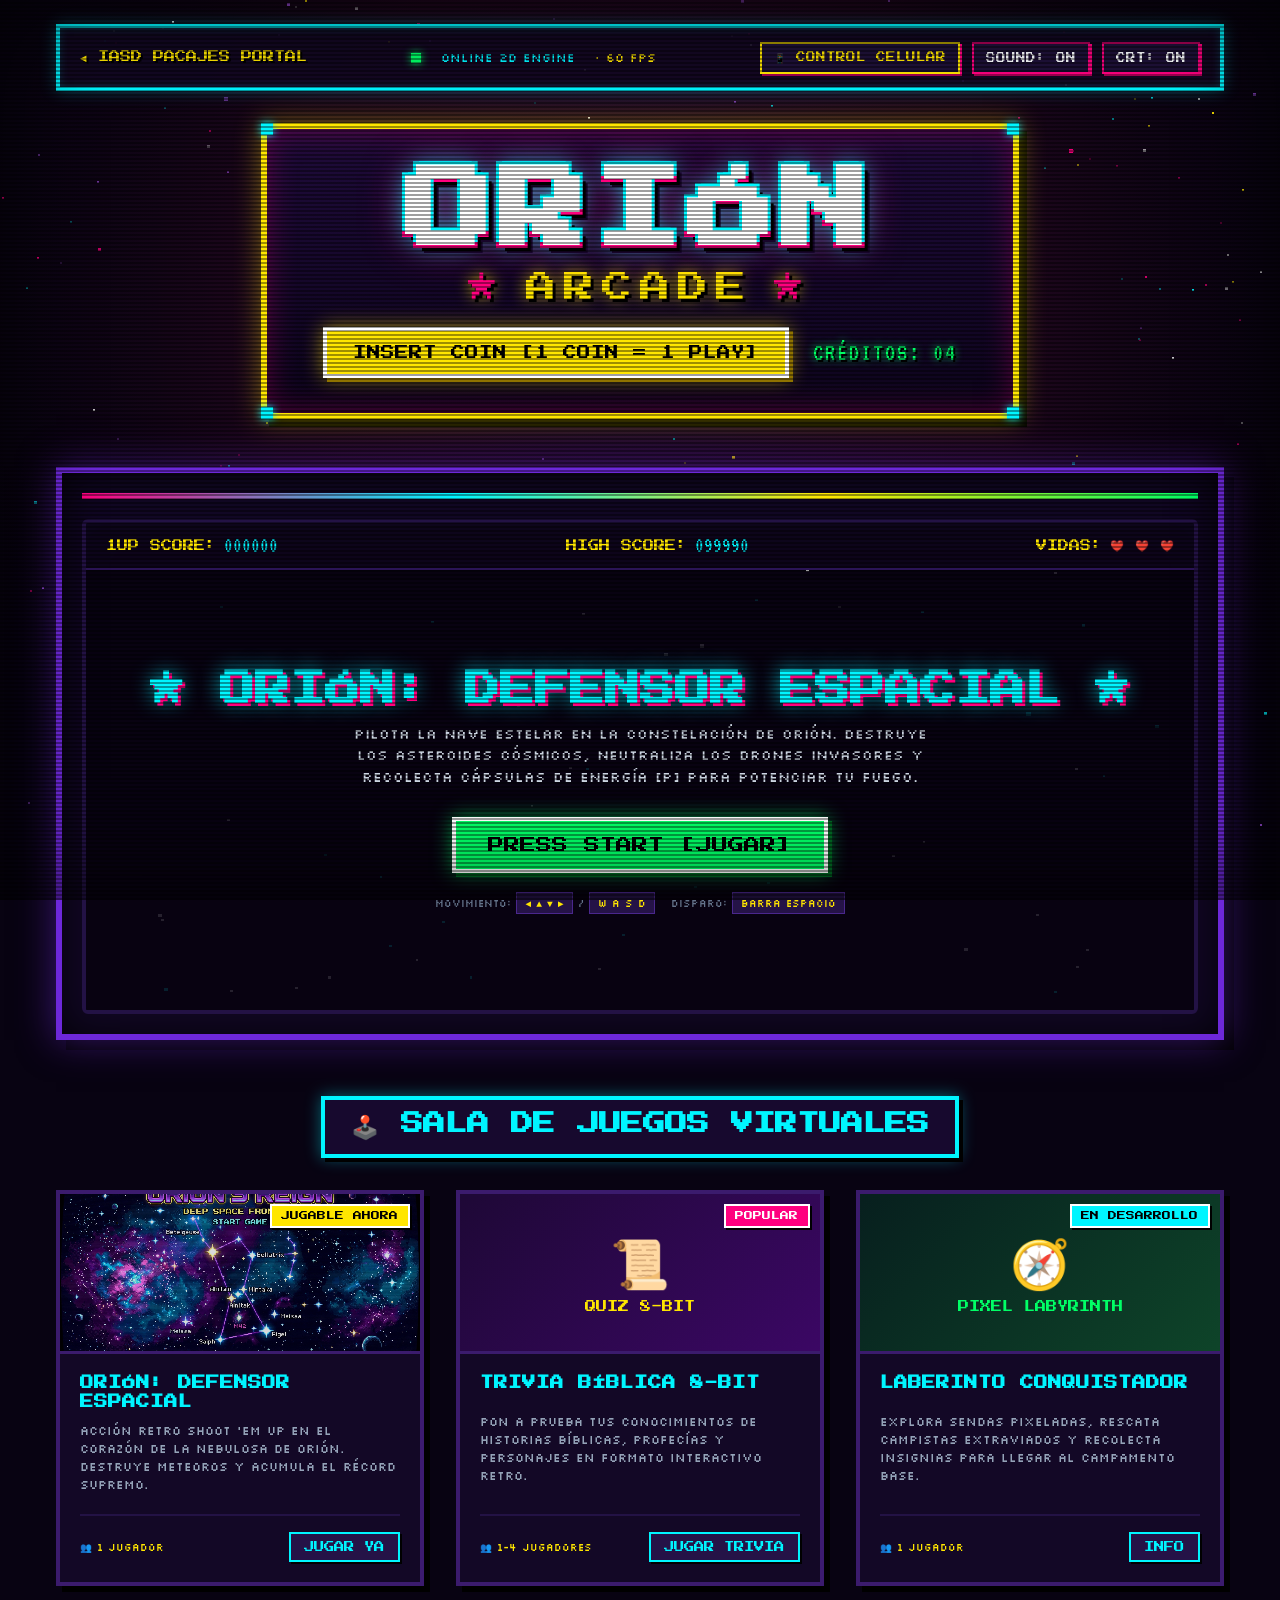
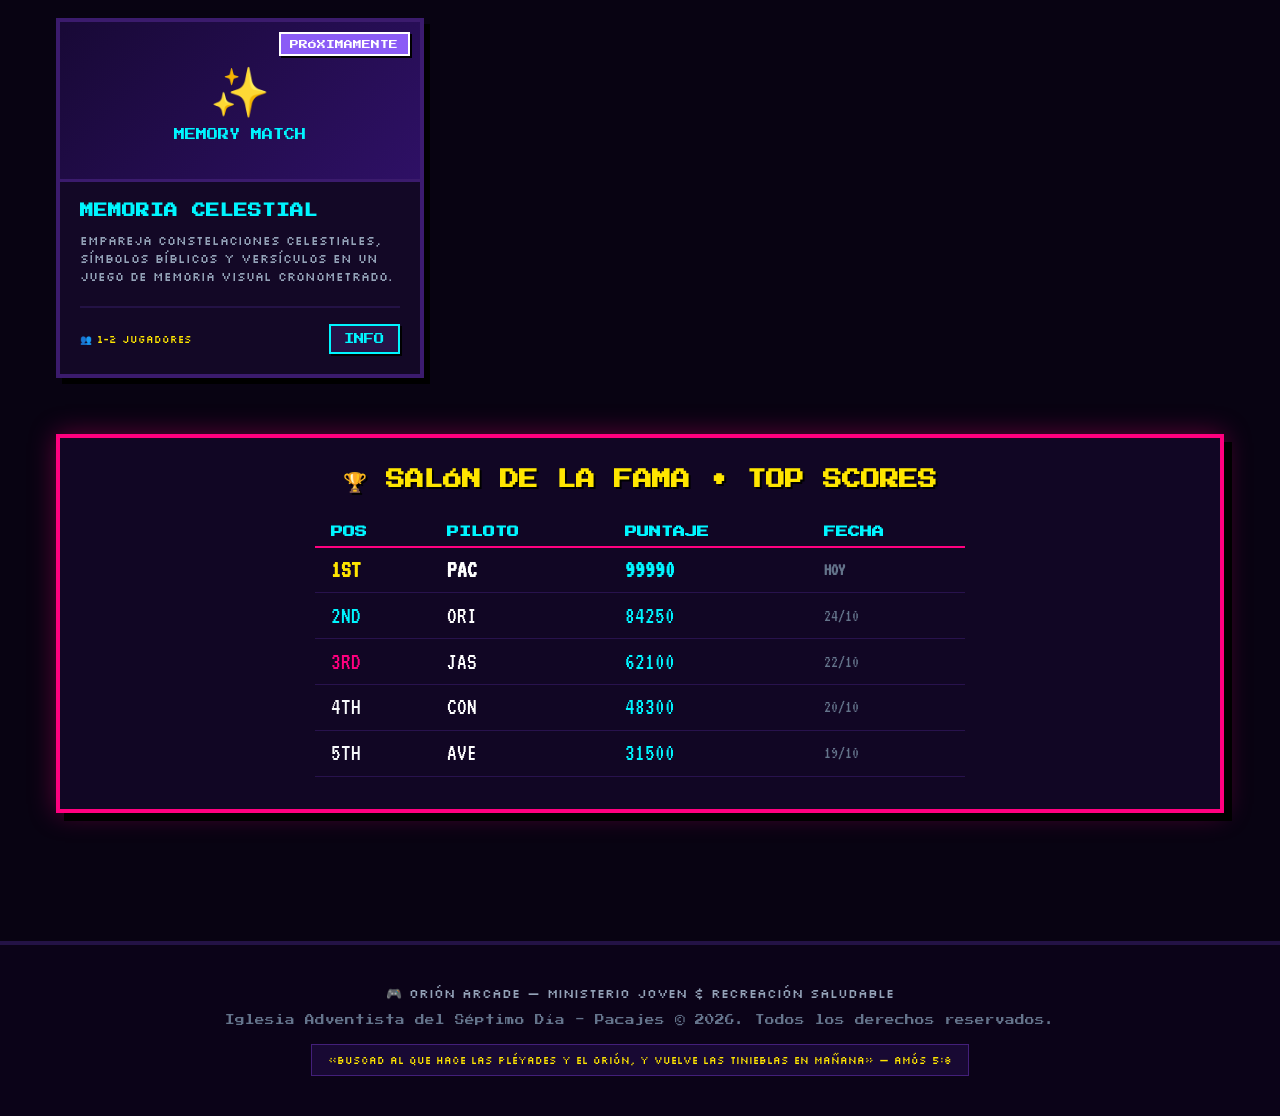
==== juegos virtuales/index.html @ cc7792be "Add files via upload" ====
<!DOCTYPE html>
<html lang="es">
<head>
  <meta charset="UTF-8">
  <meta name="viewport" content="width=device-width, initial-scale=1.0">
  <meta name="description" content="ORIÓN Arcade - Plataforma de Juegos Virtuales en Pixel Art 2D de la Iglesia Adventista del Séptimo Día Pacajes. Diversión sana, retos y aventuras retro.">
  <title>ORIÓN | Arcade Virtual IASD Pacajes</title>
  <link rel="stylesheet" href="style.css">
</head>
<body>

  <!-- Parallax Pixel Space Background Canvas -->
  <canvas id="space-canvas"></canvas>

  <!-- CRT Monitor Scanline Effect Overlay -->
  <div class="crt-overlay" id="crt-overlay"></div>

  <!-- Arcade Main Viewport -->
  <div class="arcade-viewport">

    <!-- Top Arcade System Bar -->
    <header class="arcade-nav">
      <a href="../index.html" class="nav-back-link" title="Volver al Portal IASD Pacajes">
        ◄ IASD PACAJES PORTAL
      </a>

      <div class="arcade-system-status">
        <span class="status-indicator"></span>
        <span>ONLINE 2D ENGINE</span>
        <span style="color: var(--color-neon-yellow);">• 60 FPS</span>
      </div>

      <div class="arcade-controls-btn-group">
        <button id="btn-open-pad-modal" class="arcade-toggle-btn" style="border-color:var(--color-neon-yellow); color:var(--color-neon-yellow);" title="Vincular tu celular como control arcade">
          📱 CONTROL CELULAR
        </button>
        <button id="toggle-sound-btn" class="arcade-toggle-btn" title="Activar/Desactivar Sonidos Retro">
          SOUND: ON
        </button>
        <button id="toggle-crt-btn" class="arcade-toggle-btn" title="Activar/Desactivar Efecto CRT Scanlines">
          CRT: ON
        </button>
      </div>
    </header>

    <!-- HERO SECTION: THE ORION ARCADE MARQUEE -->
    <section class="arcade-header">
      <div class="arcade-marquee-box">
        <!-- Pixel corners -->
        <div class="marquee-corner tl"></div>
        <div class="marquee-corner tr"></div>
        <div class="marquee-corner bl"></div>
        <div class="marquee-corner br"></div>

        <h1 class="arcade-main-title">ORIÓN</h1>
        
        <div class="arcade-sub-title">
          <span class="sub-flair">★</span>
          <span>ARCADE</span>
          <span class="sub-flair">★</span>
        </div>

        <!-- Coin Slot & Credits -->
        <div class="arcade-coin-bar">
          <button id="insert-coin-btn" class="insert-coin-btn" type="button">
            INSERT COIN [1 COIN = 1 PLAY]
          </button>
          <div class="credits-counter" id="hud-credits">
            CRÉDITOS: 04
          </div>
        </div>
      </div>
    </section>

    <!-- MAIN ARCADE CABINET SCREEN STAGE -->
    <main class="cabinet-stage">
      <div class="cabinet-header-stripe"></div>

      <div class="cabinet-screen-wrapper">
        <!-- Top Screen In-Game HUD -->
        <div class="screen-hud">
          <div class="hud-item">
            <span class="hud-label">1UP SCORE:</span>
            <span class="hud-val" id="hud-score">000000</span>
          </div>
          <div class="hud-item">
            <span class="hud-label">HIGH SCORE:</span>
            <span class="hud-val" id="hud-highscore">099990</span>
          </div>
          <div class="hud-item">
            <span class="hud-label">VIDAS:</span>
            <span class="hud-lives" id="hud-lives">❤️ ❤️ ❤️</span>
          </div>
        </div>

        <!-- Playable 2D Pixel Canvas Game -->
        <canvas id="game-canvas"></canvas>

        <!-- Start Overlay Screen -->
        <div class="game-ui-overlay" id="game-ui-overlay">
          <h2 class="game-overlay-title">★ ORIÓN: DEFENSOR ESPACIAL ★</h2>
          <p class="game-overlay-desc">
            Pilota la nave estelar en la constelación de Orión. Destruye los asteroides cósmicos, neutraliza los drones invasores y recolecta cápsulas de energía [P] para potenciar tu fuego.
          </p>
          <button id="game-start-btn" class="game-start-btn" type="button">
            PRESS START [JUGAR]
          </button>
          <div class="controls-hint-badge">
            <span>MOVIMIENTO: <span class="key-tag">◄ ▲ ▼ ►</span> / <span class="key-tag">W A S D</span></span>
            <span>DISPARO: <span class="key-tag">BARRA ESPACIO</span></span>
          </div>
        </div>
      </div>

      <!-- Mobile Touch On-Screen Controls -->
      <div class="mobile-touch-controls">
        <div class="touch-dpad">
          <button id="touch-left" class="touch-btn" aria-label="Izquierda">◄</button>
          <button id="touch-right" class="touch-btn" aria-label="Derecha">►</button>
        </div>
        <button id="touch-fire" class="touch-btn touch-fire-btn" aria-label="Disparar">FIRE 🔥</button>
      </div>
    </main>

    <!-- ARCADE GAMES CATALOG -->
    <section class="arcade-catalog-section">
      <div class="section-title-wrap">
        <h2 class="pixel-section-title">🕹️ SALA DE JUEGOS VIRTUALES</h2>
      </div>

      <div class="games-grid">
        <!-- Game 1: Orion Space Defender -->
        <article class="arcade-card">
          <span class="card-badge gold">JUGABLE AHORA</span>
          <div class="card-preview-window">
            <img src="assets/orion_arcade_banner.jpg" alt="ORIÓN: Defensor Espacial" class="card-preview-img">
          </div>
          <div class="card-content">
            <h3 class="card-game-title">ORIÓN: DEFENSOR ESPACIAL</h3>
            <p class="card-game-desc">
              Acción retro Shoot 'em up en el corazón de la nebulosa de Orión. Destruye meteoros y acumula el récord supremo.
            </p>
            <div class="card-footer">
              <span class="players-tag">👥 1 JUGADOR</span>
              <button class="card-play-btn" data-launch-game="orion-defender" type="button">JUGAR YA</button>
            </div>
          </div>
        </article>

        <!-- Game 2: Trivia Bíblica 8-Bit -->
        <article class="arcade-card">
          <span class="card-badge">POPULAR</span>
          <div class="card-preview-window" style="background: linear-gradient(135deg, #1e0836, #3b0764); display:flex; flex-direction:column; align-items:center; justify-content:center;">
            <div style="font-size: 3rem; margin-bottom: 0.5rem;">📜</div>
            <div style="font-family: var(--font-pixel); font-size: 0.7rem; color: var(--color-neon-yellow);">QUIZ 8-BIT</div>
          </div>
          <div class="card-content">
            <h3 class="card-game-title">TRIVIA BÍBLICA 8-BIT</h3>
            <p class="card-game-desc">
              Pon a prueba tus conocimientos de historias bíblicas, profecías y personajes en formato interactivo retro.
            </p>
            <div class="card-footer">
              <span class="players-tag">👥 1-4 JUGADORES</span>
              <a href="trivia.html" class="card-play-btn" style="text-decoration:none; display:inline-block; text-align:center;">JUGAR TRIVIA</a>
            </div>
          </div>
        </article>

        <!-- Game 3: Laberinto del Conquistador -->
        <article class="arcade-card">
          <span class="card-badge" style="background:#00f5ff; color:#000;">EN DESARROLLO</span>
          <div class="card-preview-window" style="background: linear-gradient(135deg, #071f1e, #0e4429); display:flex; flex-direction:column; align-items:center; justify-content:center;">
            <div style="font-size: 3rem; margin-bottom: 0.5rem;">🧭</div>
            <div style="font-family: var(--font-pixel); font-size: 0.7rem; color: #00ff66;">PIXEL LABYRINTH</div>
          </div>
          <div class="card-content">
            <h3 class="card-game-title">LABERINTO CONQUISTADOR</h3>
            <p class="card-game-desc">
              Explora sendas pixeladas, rescata campistas extraviados y recolecta insignias para llegar al campamento base.
            </p>
            <div class="card-footer">
              <span class="players-tag">👥 1 JUGADOR</span>
              <button class="card-play-btn" data-launch-game="conqui-maze" type="button">INFO</button>
            </div>
          </div>
        </article>

        <!-- Game 4: Memoria de las Constelaciones -->
        <article class="arcade-card">
          <span class="card-badge" style="background:#8b5cf6;">PRÓXIMAMENTE</span>
          <div class="card-preview-window" style="background: linear-gradient(135deg, #180936, #2e1065); display:flex; flex-direction:column; align-items:center; justify-content:center;">
            <div style="font-size: 3rem; margin-bottom: 0.5rem;">✨</div>
            <div style="font-family: var(--font-pixel); font-size: 0.7rem; color: var(--color-neon-cyan);">MEMORY MATCH</div>
          </div>
          <div class="card-content">
            <h3 class="card-game-title">MEMORIA CELESTIAL</h3>
            <p class="card-game-desc">
              Empareja constelaciones celestiales, símbolos bíblicos y versículos en un juego de memoria visual cronometrado.
            </p>
            <div class="card-footer">
              <span class="players-tag">👥 1-2 JUGADORES</span>
              <button class="card-play-btn" data-launch-game="memory-stars" type="button">INFO</button>
            </div>
          </div>
        </article>
      </div>
    </section>

    <!-- HIGH SCORES / SALÓN DE LA FAMA -->
    <section class="high-scores-box">
      <h2 class="scores-title">🏆 SALÓN DE LA FAMA • TOP SCORES</h2>
      <table class="scores-table">
        <thead>
          <tr>
            <th>POS</th>
            <th>PILOTO</th>
            <th>PUNTAJE</th>
            <th>FECHA</th>
          </tr>
        </thead>
        <tbody id="high-scores-body">
          <!-- Filled by JavaScript -->
        </tbody>
      </table>
    </section>

  </div>

  <!-- Trivia Modal / Custom Alert Dialog -->
  <div class="score-modal" id="score-modal">
    <div class="score-modal-dialog">
      <!-- Dynamic modal content -->
    </div>
  </div>

  <!-- Modal Vincular Mando Móvil -->
  <div class="score-modal" id="pad-modal">
    <div class="score-modal-dialog" style="max-width: 520px;">
      <h3 style="color:var(--color-neon-yellow); font-size:1.2rem; margin-bottom:0.75rem; text-shadow:2px 2px #000;">
        📱 MANDO INALÁMBRICO
      </h3>
      <p style="font-family:var(--font-silk); font-size:0.8rem; color:#cbd5e1; line-height:1.5; margin-bottom:1.2rem;">
        Escanea este código QR con la cámara de tu celular para convertirlo en un control arcade:
      </p>

      <!-- QR Code display -->
      <div id="pad-qr-container" style="background:#fff; padding:10px; display:inline-block; border:4px solid var(--color-neon-cyan); margin-bottom:1rem; border-radius:4px;">
        <img id="pad-qr-img" src="" alt="Código QR Mando" style="width:180px; height:180px; display:block;">
      </div>

      <div style="margin-bottom:1.25rem;">
        <span style="font-size:0.65rem; color:#94a3b8; display:block; margin-bottom:0.35rem;">O INGRESA ESTE CÓDIGO EN PAD.HTML:</span>
        <strong id="pad-room-code" style="font-family:var(--font-crt); font-size:2.2rem; color:var(--color-neon-green); letter-spacing:3px;">
          ORI-88
        </strong>
      </div>

      <!-- Live Connection Status -->
      <div id="pad-conn-status" style="font-family:var(--font-silk); font-size:0.75rem; color:var(--color-neon-yellow); margin-bottom:1.5rem; background:#190b33; padding:0.6rem; border:1px solid #482384;">
        ⏳ Esperando que el celular se conecte...
      </div>

      <div style="display:flex; justify-content:center; gap:0.75rem; flex-wrap:wrap;">
        <a id="pad-direct-link" href="#" target="_blank" class="arcade-toggle-btn" style="text-decoration:none; font-size:0.65rem; padding:0.6rem 0.9rem;">
          PROBAR CONTROL EN OTRA PESTAÑA
        </a>
        <button type="button" class="submit-score-btn" onclick="closePadModal()" style="font-size:0.7rem; padding:0.6rem 1.2rem;">
          CERRAR
        </button>
      </div>
    </div>
  </div>

  <!-- Arcade Footer -->
  <footer class="arcade-footer">
    <p class="footer-text">
      🎮 ORIÓN ARCADE — Ministerio Joven & Recreación Saludable
    </p>
    <p class="footer-sub">
      Iglesia Adventista del Séptimo Día - Pacajes &copy; 2026. Todos los derechos reservados.
    </p>
    <div class="footer-verse">
      «Buscad al que hace las Pléyades y el Orión, y vuelve las tinieblas en mañana» — Amós 5:8
    </div>
  </footer>

  <!-- Supabase & Arcade Engine Logic -->
  <script src="https://cdn.jsdelivr.net/npm/@supabase/supabase-js@2"></script>
  <script src="supabase-config.js"></script>
  <script src="arcade.js"></script>
</body>
</html>
---- juegos virtuales/style.css ----
/* ========================================================
   ORIÓN ARCADE - PIXEL ART 2D STYLESHEET
   Iglesia Adventista del Séptimo Día - Pacajes
   ======================================================== */

@import url('https://fonts.googleapis.com/css2?family=Press+Start+2P&family=Silkscreen:wght@400;700&family=VT323&display=swap');

:root {
  --color-bg-dark: #080312;
  --color-bg-cabinet: #130924;
  --color-bg-screen: #0c051a;
  --color-neon-cyan: #00f5ff;
  --color-neon-magenta: #ff007f;
  --color-neon-yellow: #ffe600;
  --color-neon-green: #00ff66;
  --color-neon-orange: #ff7700;
  --color-purple-border: #6d28d9;
  --color-pixel-white: #f8fafc;
  --color-pixel-gray: #64748b;
  --font-pixel: 'Press Start 2P', monospace;
  --font-silk: 'Silkscreen', monospace;
  --font-crt: 'VT323', monospace;
  --pixel-shadow-cyan: 4px 4px 0px #006b8f;
  --pixel-shadow-magenta: 4px 4px 0px #8a0045;
  --pixel-shadow-yellow: 4px 4px 0px #8f7200;
  --pixel-shadow-green: 4px 4px 0px #006622;
}

/* Reset & Pixel rendering */
* {
  box-sizing: border-box;
  margin: 0;
  padding: 0;
  image-rendering: pixelated;
  image-rendering: -moz-crisp-edges;
  image-rendering: crisp-edges;
  -webkit-font-smoothing: none;
  font-smooth: never;
}

html, body {
  min-height: 100vh;
  background-color: var(--color-bg-dark);
  color: var(--color-pixel-white);
  font-family: var(--font-pixel);
  overflow-x: hidden;
  user-select: none;
}

/* Background Canvas for Parallax Stars */
#space-canvas {
  position: fixed;
  top: 0;
  left: 0;
  width: 100vw;
  height: 100vh;
  z-index: 0;
  pointer-events: none;
}

/* CRT Screen Scanline Overlay */
.crt-overlay {
  position: fixed;
  top: 0;
  left: 0;
  width: 100vw;
  height: 100vh;
  z-index: 999;
  pointer-events: none;
  background: linear-gradient(
    rgba(18, 16, 26, 0) 50%, 
    rgba(0, 0, 0, 0.45) 50%
  );
  background-size: 100% 4px;
  box-shadow: inset 0 0 100px rgba(0, 0, 0, 0.85);
  opacity: 0.85;
  transition: opacity 0.3s ease;
}

.crt-overlay.disabled {
  opacity: 0;
}

/* Scanline flicker subtle animation */
@keyframes crt-flicker {
  0% { opacity: 0.85; }
  50% { opacity: 0.80; }
  100% { opacity: 0.88; }
}

.crt-overlay.active-flicker {
  animation: crt-flicker 0.15s infinite;
}

/* Main Container */
.arcade-viewport {
  position: relative;
  z-index: 10;
  max-width: 1200px;
  margin: 0 auto;
  padding: 1.5rem 1rem 4rem 1rem;
}

/* Top Arcade Bar */
.arcade-nav {
  display: flex;
  justify-content: space-between;
  align-items: center;
  flex-wrap: wrap;
  gap: 1rem;
  padding: 0.85rem 1.25rem;
  background: rgba(19, 9, 36, 0.9);
  border: 4px solid var(--color-neon-cyan);
  box-shadow: 0 0 15px rgba(0, 245, 255, 0.3), inset 0 0 10px rgba(0, 245, 255, 0.2);
  margin-bottom: 2rem;
}

.nav-back-link {
  color: var(--color-neon-yellow);
  text-decoration: none;
  font-size: 0.7rem;
  display: flex;
  align-items: center;
  gap: 0.5rem;
  transition: all 0.15s;
  text-shadow: 2px 2px 0px #000;
}

.nav-back-link:hover {
  color: #fff;
  transform: translateX(-4px);
  text-shadow: 0 0 10px var(--color-neon-yellow);
}

.arcade-system-status {
  display: flex;
  align-items: center;
  gap: 1.25rem;
  font-family: var(--font-silk);
  font-size: 0.75rem;
  color: var(--color-neon-cyan);
}

.status-indicator {
  display: inline-block;
  width: 10px;
  height: 10px;
  background-color: var(--color-neon-green);
  box-shadow: 0 0 8px var(--color-neon-green);
  animation: pulse-green 1s infinite alternate;
}

@keyframes pulse-green {
  from { opacity: 0.4; }
  to { opacity: 1; }
}

.arcade-controls-btn-group {
  display: flex;
  gap: 0.75rem;
}

.arcade-toggle-btn {
  background: #1e1138;
  color: var(--color-pixel-white);
  border: 2px solid var(--color-neon-magenta);
  font-family: var(--font-pixel);
  font-size: 0.6rem;
  padding: 0.5rem 0.75rem;
  cursor: pointer;
  box-shadow: 2px 2px 0px #ff007f;
  transition: all 0.1s;
}

.arcade-toggle-btn:hover {
  background: var(--color-neon-magenta);
  color: #000;
  box-shadow: 0 0 8px var(--color-neon-magenta);
}

.arcade-toggle-btn:active {
  transform: translate(2px, 2px);
  box-shadow: 0 0 0 #000;
}

/* HERO SECTION: ORIÓN ARCADE MARQUEE */
.arcade-header {
  text-align: center;
  margin: 1rem 0 3rem 0;
  position: relative;
}

/* Pixel Marquee Cabinet Box */
.arcade-marquee-box {
  display: inline-block;
  background: linear-gradient(180deg, #1f0b3b 0%, #0d041c 100%);
  border: 6px solid var(--color-neon-yellow);
  padding: 2.2rem 3.5rem;
  box-shadow: 
    0 0 25px rgba(255, 230, 0, 0.45),
    inset 0 0 30px rgba(255, 0, 127, 0.35),
    8px 8px 0px #000;
  position: relative;
  max-width: 95%;
}

.marquee-corner {
  position: absolute;
  width: 12px;
  height: 12px;
  background: var(--color-neon-cyan);
  box-shadow: 0 0 8px var(--color-neon-cyan);
}
.marquee-corner.tl { top: -6px; left: -6px; }
.marquee-corner.tr { top: -6px; right: -6px; }
.marquee-corner.bl { bottom: -6px; left: -6px; }
.marquee-corner.br { bottom: -6px; right: -6px; }

/* The Giant "ORIÓN" Title */
.arcade-main-title {
  font-size: clamp(2.8rem, 8vw, 5.5rem);
  letter-spacing: 6px;
  color: #fff;
  text-transform: uppercase;
  margin-bottom: 0.75rem;
  line-height: 1.1;
  position: relative;
  text-shadow:
    -3px -3px 0 #00f5ff,
     3px -3px 0 #00f5ff,
    -3px  3px 0 #ff007f,
     3px  3px 0 #ff007f,
     6px  6px 0 #000,
     8px  8px 0 #18052b,
     0 0 25px rgba(0, 245, 255, 0.8),
     0 0 40px rgba(255, 0, 127, 0.6);
  animation: orion-glow 2.5s infinite alternate ease-in-out;
}

@keyframes orion-glow {
  0% {
    text-shadow:
      -3px -3px 0 #00f5ff,
       3px -3px 0 #00f5ff,
      -3px  3px 0 #ff007f,
       3px  3px 0 #ff007f,
       6px  6px 0 #000,
       0 0 20px rgba(0, 245, 255, 0.6);
  }
  100% {
    text-shadow:
      -3px -3px 0 #ffe600,
       3px -3px 0 #ffe600,
      -3px  3px 0 #00f5ff,
       3px  3px 0 #00f5ff,
       6px  6px 0 #000,
       0 0 35px rgba(255, 230, 0, 0.9),
       0 0 50px rgba(0, 245, 255, 0.7);
  }
}

/* The Subtitle "arcade" */
.arcade-sub-title {
  display: flex;
  align-items: center;
  justify-content: center;
  gap: 1.25rem;
  font-size: clamp(1rem, 3.5vw, 1.9rem);
  letter-spacing: 8px;
  color: var(--color-neon-yellow);
  text-transform: uppercase;
  text-shadow: 
    3px 3px 0px #000,
    0 0 15px rgba(255, 230, 0, 0.8);
  font-family: var(--font-pixel);
  margin-top: 0.5rem;
}

.sub-flair {
  color: var(--color-neon-magenta);
  animation: blink-text 0.8s infinite;
}

@keyframes blink-text {
  0%, 49% { opacity: 1; }
  50%, 100% { opacity: 0; }
}

/* Insert Coin & Credits Bar */
.arcade-coin-bar {
  margin-top: 1.5rem;
  display: flex;
  justify-content: center;
  align-items: center;
  flex-wrap: wrap;
  gap: 1.5rem;
}

.insert-coin-btn {
  background: var(--color-neon-yellow);
  color: #000;
  border: 4px solid #fff;
  padding: 0.9rem 1.6rem;
  font-family: var(--font-pixel);
  font-size: 0.85rem;
  cursor: pointer;
  box-shadow: 
    var(--pixel-shadow-yellow),
    0 0 20px rgba(255, 230, 0, 0.6);
  transition: all 0.1s;
  animation: coin-pulse 1.2s infinite;
}

@keyframes coin-pulse {
  0%, 100% { transform: scale(1); }
  50% { transform: scale(1.04); }
}

.insert-coin-btn:hover {
  background: #fff;
  color: #000;
  transform: scale(1.08);
  box-shadow: 0 0 25px rgba(255, 255, 255, 0.9);
}

.insert-coin-btn:active {
  transform: translate(4px, 4px) scale(1);
  box-shadow: 0 0 0 #000;
}

.credits-counter {
  font-size: 0.9rem;
  color: var(--color-neon-green);
  text-shadow: 2px 2px 0px #000, 0 0 8px var(--color-neon-green);
  font-family: var(--font-crt);
  font-size: 1.6rem;
  letter-spacing: 2px;
}

/* 2D ARCADE CABINET SCREEN (MAIN STAGE) */
.cabinet-stage {
  background: #110724;
  border: 6px solid var(--color-purple-border);
  box-shadow: 
    0 0 35px rgba(109, 40, 217, 0.5),
    inset 0 0 40px rgba(0, 0, 0, 0.8),
    10px 10px 0px #000;
  padding: 1.25rem;
  margin-bottom: 3.5rem;
  position: relative;
}

.cabinet-header-stripe {
  background: linear-gradient(90deg, #ff007f, #00f5ff, #ffe600, #00ff66);
  height: 6px;
  margin-bottom: 1.25rem;
}

.cabinet-screen-wrapper {
  background: #000;
  border: 4px solid #231245;
  border-radius: 6px;
  position: relative;
  overflow: hidden;
  box-shadow: inset 0 0 50px rgba(0, 245, 255, 0.2);
}

/* Screen HUD Top */
.screen-hud {
  display: flex;
  justify-content: space-between;
  align-items: center;
  padding: 0.75rem 1.25rem;
  background: rgba(14, 5, 28, 0.95);
  border-bottom: 2px solid #2b1456;
  font-size: 0.7rem;
  color: var(--color-pixel-white);
  flex-wrap: wrap;
  gap: 0.5rem;
}

.hud-item {
  display: flex;
  align-items: center;
  gap: 0.5rem;
}

.hud-label {
  color: var(--color-neon-yellow);
}

.hud-val {
  color: var(--color-neon-cyan);
  font-family: var(--font-crt);
  font-size: 1.35rem;
}

.hud-lives {
  color: var(--color-neon-magenta);
}

/* Playable Canvas Game Area */
#game-canvas {
  display: block;
  width: 100%;
  max-height: 480px;
  height: 440px;
  background: #06020e;
  cursor: crosshair;
}

/* Screen Overlay Overlay / Start Screen */
.game-ui-overlay {
  position: absolute;
  top: 48px;
  left: 0;
  right: 0;
  bottom: 0;
  display: flex;
  flex-direction: column;
  justify-content: center;
  align-items: center;
  background: rgba(8, 3, 18, 0.88);
  padding: 1.5rem;
  text-align: center;
  z-index: 5;
}

.game-ui-overlay.hidden {
  display: none;
}

.game-overlay-title {
  font-size: clamp(1.4rem, 4vw, 2.2rem);
  color: var(--color-neon-cyan);
  text-shadow: 3px 3px 0px #ff007f, 0 0 20px rgba(0, 245, 255, 0.8);
  margin-bottom: 1rem;
}

.game-overlay-desc {
  font-family: var(--font-silk);
  font-size: 0.85rem;
  color: #cbd5e1;
  max-width: 580px;
  line-height: 1.6;
  margin-bottom: 1.8rem;
}

.game-start-btn {
  background: var(--color-neon-green);
  color: #000;
  border: 4px solid #fff;
  padding: 1rem 2rem;
  font-family: var(--font-pixel);
  font-size: 1rem;
  cursor: pointer;
  box-shadow: var(--pixel-shadow-green), 0 0 20px rgba(0, 255, 102, 0.6);
  transition: all 0.1s;
}

.game-start-btn:hover {
  background: #fff;
  transform: scale(1.05);
  box-shadow: 0 0 30px rgba(0, 255, 102, 0.9);
}

.game-start-btn:active {
  transform: translate(3px, 3px);
  box-shadow: 0 0 0 #000;
}

.controls-hint-badge {
  margin-top: 1.5rem;
  display: flex;
  gap: 1rem;
  flex-wrap: wrap;
  justify-content: center;
  font-size: 0.6rem;
  color: var(--color-pixel-gray);
  font-family: var(--font-silk);
}

.key-tag {
  background: #251347;
  color: var(--color-neon-yellow);
  padding: 0.25rem 0.5rem;
  border: 1px solid #4a278d;
}

/* Mobile On-Screen Controls */
.mobile-touch-controls {
  display: none;
  justify-content: space-between;
  align-items: center;
  padding: 1rem 0.5rem 0.5rem 0.5rem;
  gap: 1rem;
}

@media (max-width: 768px) {
  .mobile-touch-controls {
    display: flex;
  }
}

.touch-dpad {
  display: flex;
  gap: 0.5rem;
}

.touch-btn {
  background: #2b134d;
  color: #fff;
  border: 3px solid var(--color-neon-cyan);
  width: 58px;
  height: 52px;
  font-family: var(--font-pixel);
  font-size: 1.1rem;
  display: flex;
  align-items: center;
  justify-content: center;
  cursor: pointer;
  box-shadow: 2px 2px 0px #000;
  touch-action: manipulation;
}

.touch-btn:active {
  background: var(--color-neon-cyan);
  color: #000;
  transform: scale(0.95);
}

.touch-fire-btn {
  background: #7a0b3c;
  border-color: var(--color-neon-magenta);
  width: 90px;
  font-size: 0.75rem;
}

.touch-fire-btn:active {
  background: var(--color-neon-magenta);
  color: #000;
}

/* GAME CATALOG CARDS GRID (SELECCIÓN DE JUEGOS) */
.section-title-wrap {
  text-align: center;
  margin: 3rem 0 2rem 0;
}

.pixel-section-title {
  display: inline-block;
  font-size: 1.4rem;
  color: var(--color-neon-cyan);
  text-transform: uppercase;
  background: #17092e;
  border: 4px solid var(--color-neon-cyan);
  padding: 0.8rem 1.6rem;
  box-shadow: 4px 4px 0px #000, 0 0 15px rgba(0, 245, 255, 0.4);
}

.games-grid {
  display: grid;
  grid-template-columns: repeat(auto-fill, minmax(280px, 1fr));
  gap: 2rem;
  margin-bottom: 3.5rem;
}

.arcade-card {
  background: #130826;
  border: 4px solid #3b1b6d;
  box-shadow: 6px 6px 0px #000;
  display: flex;
  flex-direction: column;
  transition: all 0.2s ease;
  position: relative;
  overflow: hidden;
}

.arcade-card:hover {
  transform: translateY(-6px);
  border-color: var(--color-neon-yellow);
  box-shadow: 8px 10px 0px #000, 0 0 20px rgba(255, 230, 0, 0.4);
}

.card-badge {
  position: absolute;
  top: 10px;
  right: 10px;
  background: var(--color-neon-magenta);
  color: #fff;
  font-size: 0.55rem;
  padding: 0.35rem 0.6rem;
  border: 2px solid #fff;
  box-shadow: 2px 2px 0px #000;
  z-index: 2;
}

.card-badge.gold {
  background: var(--color-neon-yellow);
  color: #000;
}

.card-preview-window {
  height: 160px;
  background: #070210;
  border-bottom: 3px solid #3b1b6d;
  position: relative;
  overflow: hidden;
  display: flex;
  align-items: center;
  justify-content: center;
}

.card-preview-img {
  width: 100%;
  height: 100%;
  object-fit: cover;
  opacity: 0.85;
  transition: transform 0.3s ease, opacity 0.3s;
}

.arcade-card:hover .card-preview-img {
  transform: scale(1.08);
  opacity: 1;
}

.card-content {
  padding: 1.25rem;
  display: flex;
  flex-direction: column;
  flex-grow: 1;
  justify-content: space-between;
}

.card-game-title {
  font-size: 0.85rem;
  color: var(--color-neon-cyan);
  margin-bottom: 0.65rem;
  line-height: 1.4;
}

.card-game-desc {
  font-family: var(--font-silk);
  font-size: 0.75rem;
  color: #94a3b8;
  line-height: 1.5;
  margin-bottom: 1.25rem;
}

.card-footer {
  display: flex;
  justify-content: space-between;
  align-items: center;
  border-top: 2px solid #231245;
  padding-top: 1rem;
}

.players-tag {
  font-size: 0.6rem;
  color: var(--color-neon-yellow);
  font-family: var(--font-silk);
}

.card-play-btn {
  background: #251347;
  color: var(--color-neon-cyan);
  border: 2px solid var(--color-neon-cyan);
  font-family: var(--font-pixel);
  font-size: 0.65rem;
  padding: 0.5rem 0.85rem;
  cursor: pointer;
  box-shadow: 2px 2px 0px #000;
  transition: all 0.1s;
}

.card-play-btn:hover {
  background: var(--color-neon-cyan);
  color: #000;
  box-shadow: 0 0 10px var(--color-neon-cyan);
}

/* HIGH SCORES / SALÓN DE LA FAMA */
.high-scores-box {
  background: #110624;
  border: 4px solid var(--color-neon-magenta);
  padding: 2rem 1.5rem;
  box-shadow: 8px 8px 0px #000, 0 0 25px rgba(255, 0, 127, 0.35);
  margin-bottom: 4rem;
}

.scores-title {
  text-align: center;
  font-size: 1.2rem;
  color: var(--color-neon-yellow);
  margin-bottom: 1.5rem;
  text-shadow: 2px 2px 0px #000;
}

.scores-table {
  width: 100%;
  max-width: 650px;
  margin: 0 auto;
  border-collapse: collapse;
  font-family: var(--font-crt);
  font-size: 1.5rem;
}

.scores-table th {
  color: var(--color-neon-cyan);
  padding: 0.5rem 1rem;
  text-align: left;
  border-bottom: 2px solid var(--color-neon-magenta);
  font-family: var(--font-pixel);
  font-size: 0.75rem;
}

.scores-table td {
  padding: 0.65rem 1rem;
  border-bottom: 1px solid #28124d;
}

.scores-table tr:first-child td {
  color: var(--color-neon-yellow);
  font-weight: bold;
}

.score-rank-1 { color: #ffe600; }
.score-rank-2 { color: #00f5ff; }
.score-rank-3 { color: #ff007f; }

/* FOOTER */
.arcade-footer {
  text-align: center;
  padding: 2.5rem 1rem;
  border-top: 4px solid #231245;
  background: #0b0318;
}

.footer-text {
  font-family: var(--font-silk);
  font-size: 0.8rem;
  color: #94a3b8;
  margin-bottom: 0.75rem;
}

.footer-sub {
  font-size: 0.6rem;
  color: var(--color-pixel-gray);
  line-height: 1.6;
}

.footer-verse {
  display: inline-block;
  margin-top: 1rem;
  background: #180933;
  border: 1px solid #431f7a;
  padding: 0.5rem 1rem;
  font-size: 0.65rem;
  color: var(--color-neon-yellow);
  font-family: var(--font-silk);
}

/* MODAL MODAL DE ENTRAR INICIALES SI HAY HIGH SCORE */
.score-modal {
  position: fixed;
  inset: 0;
  background: rgba(0, 0, 0, 0.85);
  display: flex;
  align-items: center;
  justify-content: center;
  z-index: 1000;
  opacity: 0;
  pointer-events: none;
  transition: opacity 0.2s ease;
}

.score-modal.active {
  opacity: 1;
  pointer-events: auto;
}

.score-modal-dialog {
  background: #140828;
  border: 4px solid var(--color-neon-yellow);
  padding: 2rem;
  text-align: center;
  max-width: 420px;
  width: 90%;
  box-shadow: 0 0 30px rgba(255, 230, 0, 0.6), 8px 8px 0px #000;
}

.score-input-letters {
  display: flex;
  justify-content: center;
  gap: 0.75rem;
  margin: 1.5rem 0;
}

.letter-slot {
  width: 60px;
  height: 60px;
  background: #090216;
  border: 3px solid var(--color-neon-cyan);
  color: var(--color-neon-yellow);
  font-family: var(--font-pixel);
  font-size: 1.8rem;
  text-align: center;
  text-transform: uppercase;
}

.submit-score-btn {
  background: var(--color-neon-magenta);
  color: #fff;
  border: 3px solid #fff;
  font-family: var(--font-pixel);
  padding: 0.8rem 1.5rem;
  cursor: pointer;
  box-shadow: 4px 4px 0px #000;
}

.submit-score-btn:hover {
  background: #fff;
  color: #000;
}

/* RESPONSIVE DESIGN */
@media (max-width: 768px) {
  .arcade-viewport {
    padding: 1rem 0.5rem 3rem 0.5rem;
  }
  
  .arcade-marquee-box {
    padding: 1.5rem 1.25rem;
  }
  
  .arcade-main-title {
    font-size: 2.8rem;
    letter-spacing: 3px;
  }
  
  .arcade-sub-title {
    font-size: 1.1rem;
    letter-spacing: 4px;
  }
  
  #game-canvas {
    height: 340px;
  }
  
  .scores-table {
    font-size: 1.15rem;
  }
  
  .scores-table th, .scores-table td {
    padding: 0.4rem 0.5rem;
  }
}
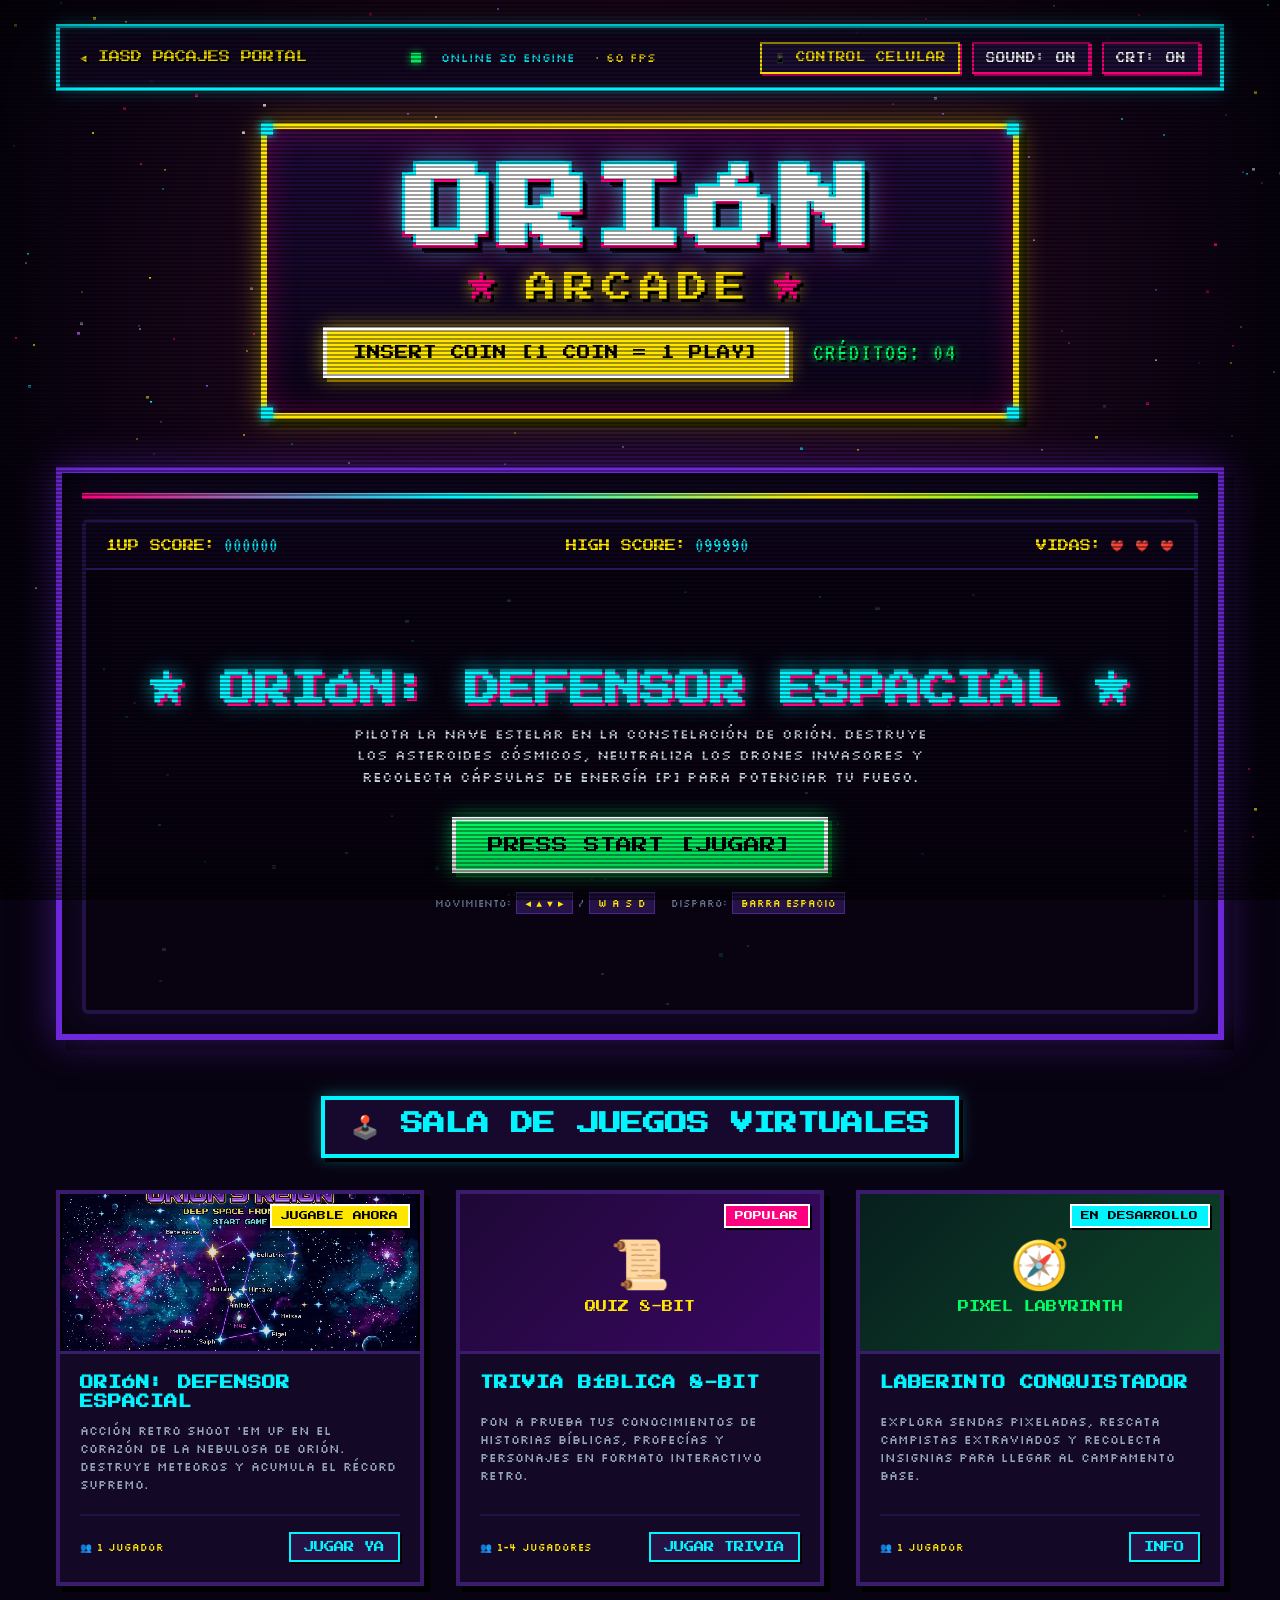
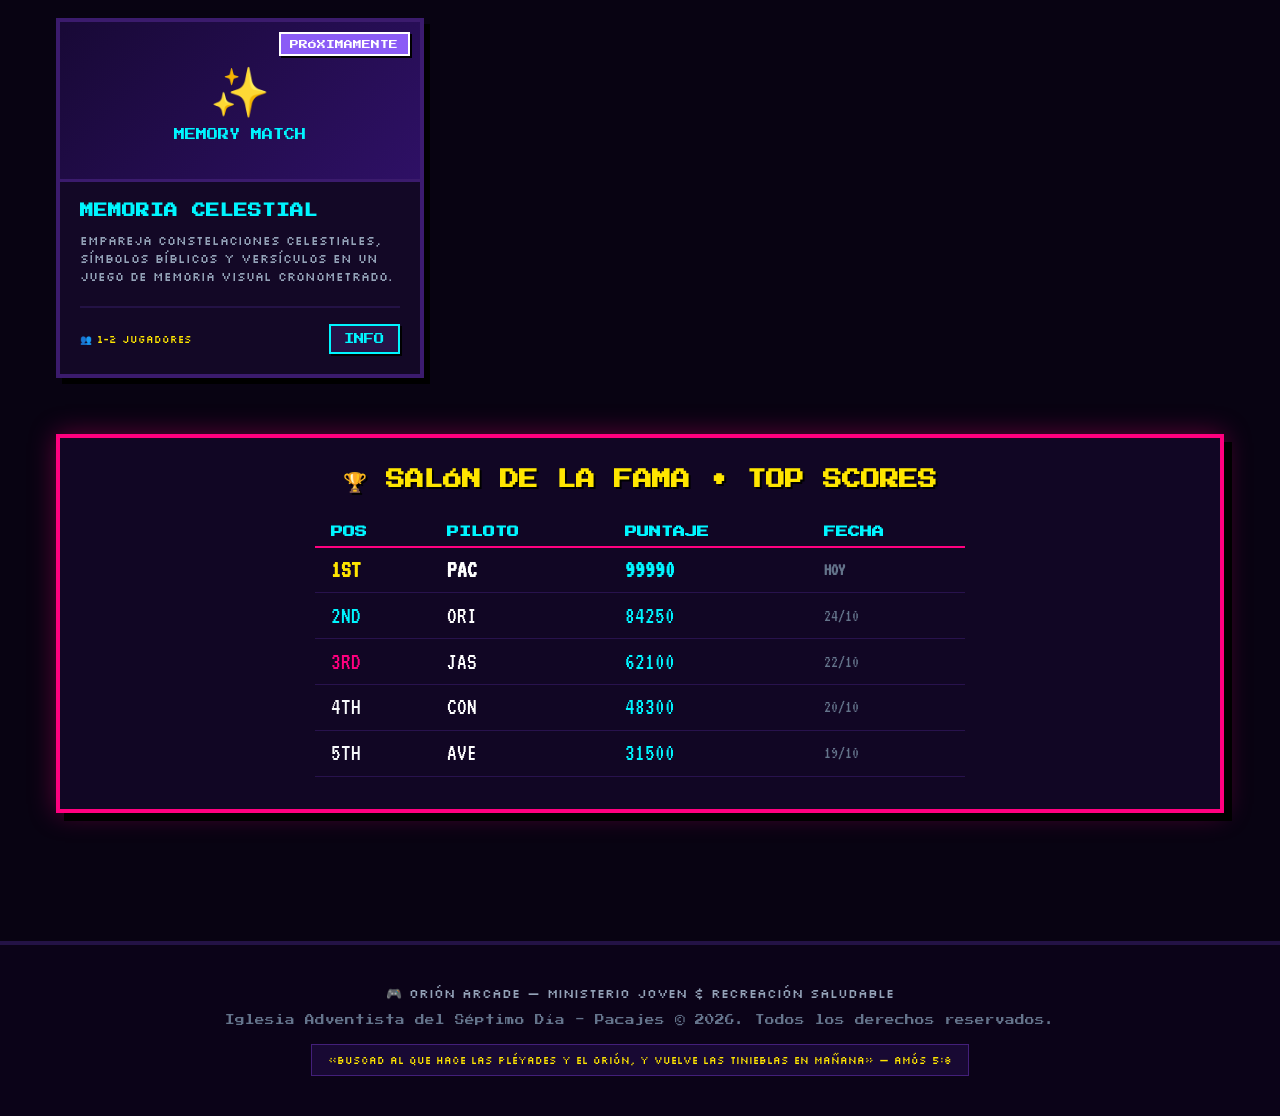
==== commit d81fdbaa: "Add files via upload" ====
--- a/juegos virtuales/index.html
+++ b/juegos virtuales/index.html
@@ -90,6 +90,10 @@
           <div class="hud-item">
             <span class="hud-label">VIDAS:</span>
             <span class="hud-lives" id="hud-lives">❤️ ❤️ ❤️</span>
+          </div>
+          <div class="hud-item" id="pad-hud-badge" style="display:none; border:1px solid var(--color-neon-cyan); padding:0.15rem 0.4rem; background:rgba(0,245,255,0.1);">
+            <span class="hud-label" style="color:var(--color-neon-yellow);">📱 MANDO:</span>
+            <span class="hud-val" id="hud-pad-status" style="font-size:0.75rem; color:var(--color-neon-cyan);">VINCULADO</span>
           </div>
         </div>
 
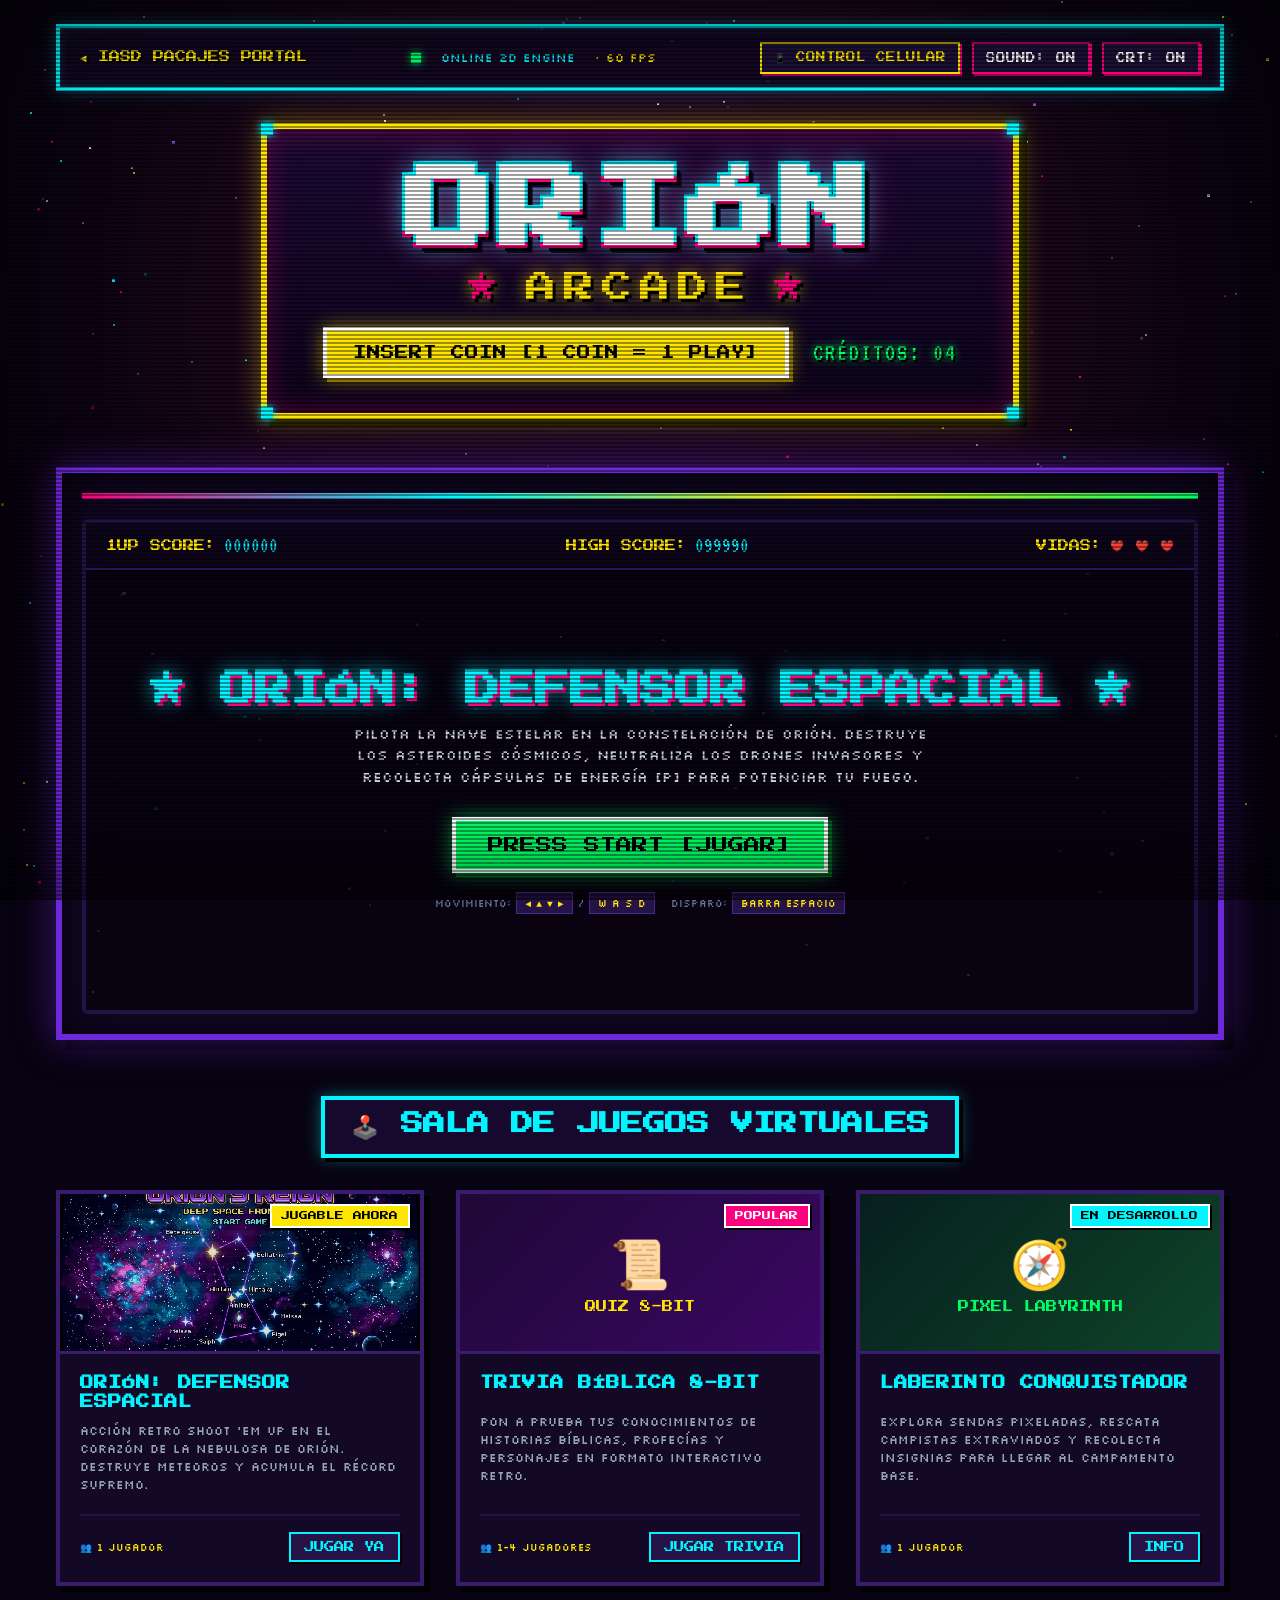
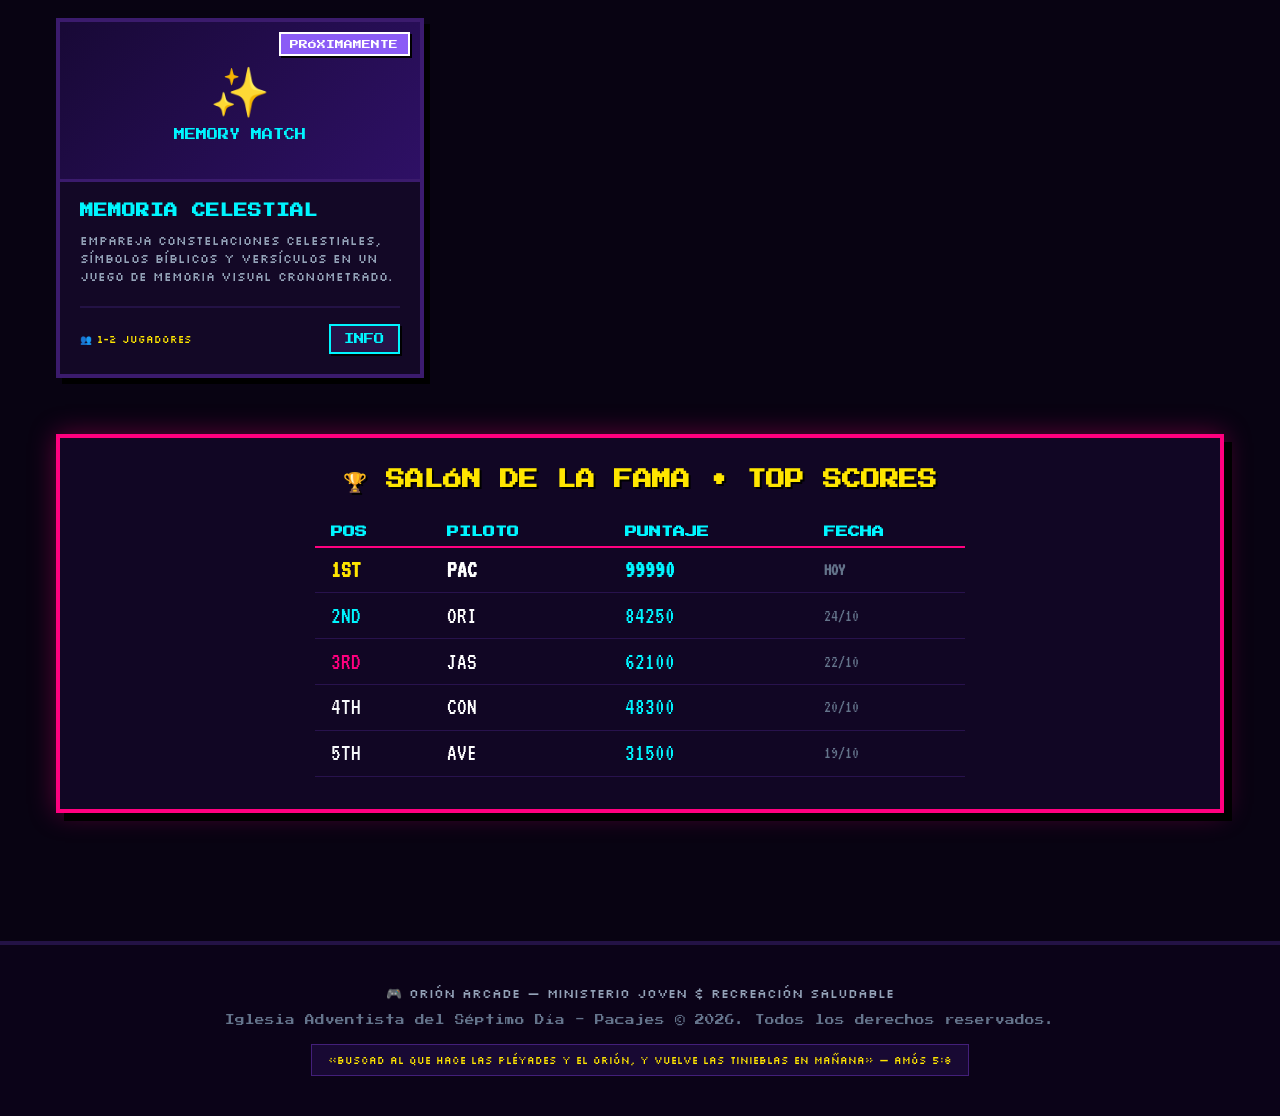
==== commit ba685e40: "Add files via upload" ====
--- a/juegos virtuales/index.html
+++ b/juegos virtuales/index.html
@@ -288,9 +288,10 @@
     </div>
   </footer>
 
-  <!-- Supabase & Arcade Engine Logic -->
-  <script src="https://cdn.jsdelivr.net/npm/@supabase/supabase-js@2"></script>
-  <script src="supabase-config.js"></script>
+  <!-- Realtime Sync Engine -->
+  <script src="mqtt.min.js"></script>
+  <script src="peerjs.min.js"></script>
+  <script src="orion-sync.js"></script>
   <script src="arcade.js"></script>
 </body>
 </html>
